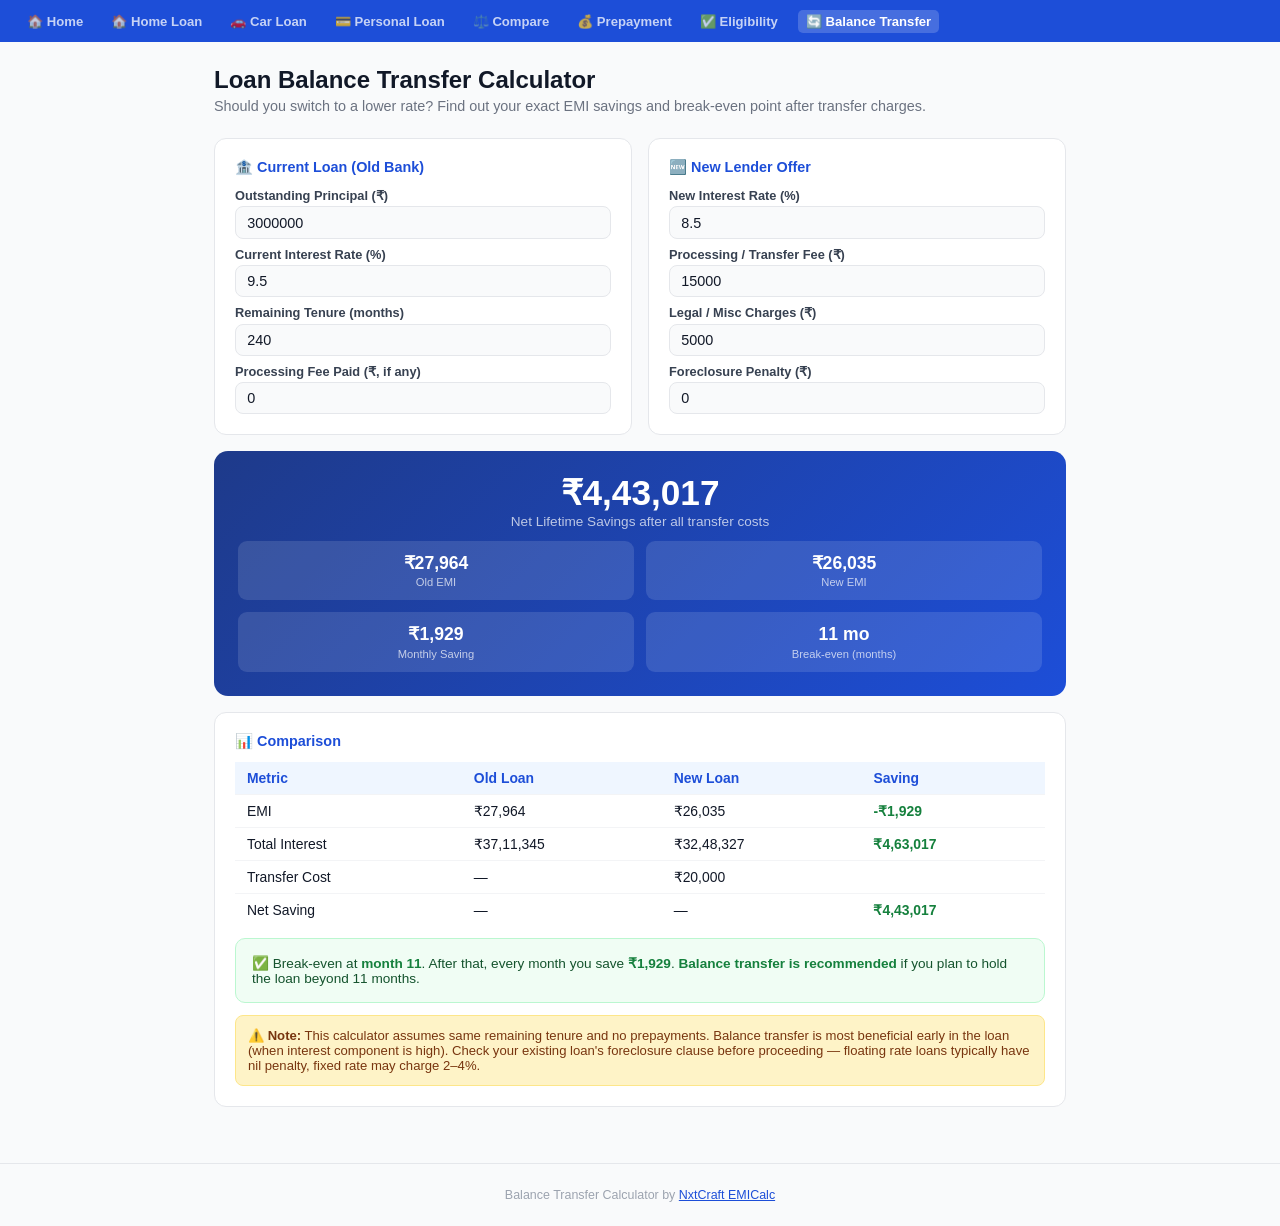
==== balance-transfer/index.html @ 6b18541c "Add Balance Transfer calculator sub-page Co-Authored-By: Claude Sonnet 4.6 <noreply@anthropic.com>" ====
<!DOCTYPE html>
<html lang="en">
<head>
<script async src="https://www.googletagmanager.com/gtag/js?id=G-R9EW10BJGW"></script>
<script>window.dataLayer=window.dataLayer||[];function gtag(){dataLayer.push(arguments);}gtag('js',new Date());gtag('config','G-R9EW10BJGW');</script>
<meta charset="UTF-8">
<meta name="viewport" content="width=device-width,initial-scale=1">
<title>Balance Transfer Calculator – Home Loan Balance Transfer Savings India</title>
<meta name="description" content="Free home loan balance transfer calculator. Find out how much you save by switching to a lower interest rate. Compare old vs new EMI, total savings and break-even point.">
<link rel="canonical" href="https://nxtcraft.github.io/emicalc/balance-transfer/">
<meta property="og:title" content="Loan Balance Transfer Calculator — Save on Home Loan">
<meta property="og:description" content="Calculate EMI savings from balance transfer. Compare old vs new lender, see break-even point and net savings after charges.">
<meta property="og:type" content="website">
<style>
*,*::before,*::after{box-sizing:border-box;margin:0;padding:0}
body{background:#f9fafb;color:#111827;font-family:-apple-system,BlinkMacSystemFont,'Segoe UI',sans-serif;min-height:100vh}
nav.header-nav{background:#1d4ed8;padding:.6rem 1.2rem;display:flex;gap:.75rem;flex-wrap:wrap;align-items:center}
nav.header-nav a{color:rgba(255,255,255,.75);font-size:.82rem;font-weight:600;text-decoration:none;padding:.25rem .5rem;border-radius:5px}
nav.header-nav a:hover,nav.header-nav a.active{color:#fff;background:rgba(255,255,255,.18)}
main{max-width:900px;margin:0 auto;padding:1.5rem}
h1{font-size:1.5rem;font-weight:800;margin-bottom:.25rem}
.sub{color:#6b7280;font-size:.9rem;margin-bottom:1.5rem}
.grid2{display:grid;grid-template-columns:1fr 1fr;gap:1rem}
@media(max-width:620px){.grid2{grid-template-columns:1fr}}
.card{background:#fff;border:1px solid #e5e7eb;border-radius:12px;padding:1.25rem}
.card-title{font-size:.9rem;font-weight:700;color:#1d4ed8;margin-bottom:.75rem;display:flex;align-items:center;gap:.4rem}
label{display:block;font-size:.8rem;font-weight:600;color:#374151;margin:.5rem 0 .2rem}
input,select{width:100%;background:#f9fafb;border:1.5px solid #e5e7eb;color:#111827;border-radius:8px;padding:.45rem .7rem;font-size:.9rem;outline:none}
input:focus,select:focus{border-color:#1d4ed8}
.result-hero{background:linear-gradient(135deg,#1e3a8a,#1d4ed8);color:#fff;border-radius:14px;padding:1.5rem;margin-bottom:1rem}
.hero-grid{display:grid;grid-template-columns:repeat(2,1fr);gap:.75rem;margin-top:.75rem}
.hero-stat{background:rgba(255,255,255,.12);border-radius:9px;padding:.75rem;text-align:center}
.hero-stat .v{font-size:1.1rem;font-weight:800}
.hero-stat .l{font-size:.7rem;opacity:.7;margin-top:.15rem}
.savings-highlight{text-align:center;margin-bottom:.5rem}
.savings-num{font-size:2.2rem;font-weight:900;line-height:1}
.savings-label{font-size:.85rem;opacity:.7;margin-top:.2rem}
.comparison-table{width:100%;border-collapse:collapse;font-size:.87rem;margin-top:.75rem}
.comparison-table th{background:#eff6ff;color:#1d4ed8;padding:.5rem .75rem;text-align:left;font-weight:700}
.comparison-table td{padding:.5rem .75rem;border-top:1px solid #f3f4f6}
.comparison-table .better{color:#15803d;font-weight:700}
.comparison-table .worse{color:#ef4444}
.break-even-box{background:#f0fdf4;border:1px solid #bbf7d0;border-radius:10px;padding:1rem;font-size:.85rem;margin-top:.75rem;color:#14532d}
.break-even-box strong{color:#15803d}
.warning-box{background:#fef3c7;border:1px solid #fde68a;border-radius:8px;padding:.75rem;font-size:.82rem;color:#78350f;margin-top:.75rem}
footer{text-align:center;padding:1.5rem;color:#9ca3af;font-size:.78rem;border-top:1px solid #e5e7eb;margin-top:2rem}
</style>
</head>
<body>
<nav class="header-nav">
  <a href="../">🏠 Home</a>
  <a href="../home-loan/">🏠 Home Loan</a>
  <a href="../car-loan/">🚗 Car Loan</a>
  <a href="../personal-loan/">💳 Personal Loan</a>
  <a href="../compare/">⚖️ Compare</a>
  <a href="../prepayment/">💰 Prepayment</a>
  <a href="../eligibility/">✅ Eligibility</a>
  <a href="../balance-transfer/" class="active">🔄 Balance Transfer</a>
</nav>
<main>
  <h1>Loan Balance Transfer Calculator</h1>
  <p class="sub">Should you switch to a lower rate? Find out your exact EMI savings and break-even point after transfer charges.</p>
  <div class="grid2">
    <div class="card">
      <div class="card-title">🏦 Current Loan (Old Bank)</div>
      <label>Outstanding Principal (₹)</label>
      <input type="number" id="principal" value="3000000" oninput="calc()">
      <label>Current Interest Rate (%)</label>
      <input type="number" id="old-rate" value="9.5" step="0.1" oninput="calc()">
      <label>Remaining Tenure (months)</label>
      <input type="number" id="tenure" value="240" oninput="calc()">
      <label>Processing Fee Paid (₹, if any)</label>
      <input type="number" id="old-fee" value="0" oninput="calc()">
    </div>
    <div class="card">
      <div class="card-title">🆕 New Lender Offer</div>
      <label>New Interest Rate (%)</label>
      <input type="number" id="new-rate" value="8.5" step="0.1" oninput="calc()">
      <label>Processing / Transfer Fee (₹)</label>
      <input type="number" id="transfer-fee" value="15000" oninput="calc()">
      <label>Legal / Misc Charges (₹)</label>
      <input type="number" id="misc-fee" value="5000" oninput="calc()">
      <label>Foreclosure Penalty (₹)</label>
      <input type="number" id="penalty" value="0" oninput="calc()">
    </div>
  </div>

  <div class="result-hero" id="result-hero" style="margin-top:1rem">
    <div class="savings-highlight">
      <div class="savings-num" id="net-savings">₹—</div>
      <div class="savings-label">Net Lifetime Savings after all transfer costs</div>
    </div>
    <div class="hero-grid">
      <div class="hero-stat"><div class="v" id="old-emi">—</div><div class="l">Old EMI</div></div>
      <div class="hero-stat"><div class="v" id="new-emi">—</div><div class="l">New EMI</div></div>
      <div class="hero-stat"><div class="v" id="emi-saving">—</div><div class="l">Monthly Saving</div></div>
      <div class="hero-stat"><div class="v" id="breakeven">—</div><div class="l">Break-even (months)</div></div>
    </div>
  </div>

  <div class="card" style="margin-top:1rem">
    <div class="card-title">📊 Comparison</div>
    <table class="comparison-table">
      <thead><tr><th>Metric</th><th>Old Loan</th><th>New Loan</th><th>Saving</th></tr></thead>
      <tbody id="comp-body"></tbody>
    </table>
    <div class="break-even-box" id="break-even-box"></div>
    <div class="warning-box">⚠️ <strong>Note:</strong> This calculator assumes same remaining tenure and no prepayments. Balance transfer is most beneficial early in the loan (when interest component is high). Check your existing loan's foreclosure clause before proceeding — floating rate loans typically have nil penalty, fixed rate may charge 2–4%.</div>
  </div>
</main>
<footer><p>Balance Transfer Calculator by <a href="https://nxtcraft.github.io/emicalc/" style="color:#1d4ed8">NxtCraft EMICalc</a></p></footer>

<script>
function fmt(n){ return '₹'+Math.round(n).toLocaleString('en-IN'); }

function emi(p, rAnnual, nMonths) {
  const r = rAnnual / 12 / 100;
  if (r === 0) return p / nMonths;
  return p * r * Math.pow(1+r, nMonths) / (Math.pow(1+r, nMonths) - 1);
}

function totalInterest(p, rAnnual, n) {
  return emi(p, rAnnual, n) * n - p;
}

function calc() {
  const P = +document.getElementById('principal').value || 0;
  const oldR = +document.getElementById('old-rate').value || 0;
  const N = +document.getElementById('tenure').value || 0;
  const newR = +document.getElementById('new-rate').value || 0;
  const totalCost = (+document.getElementById('transfer-fee').value||0) + (+document.getElementById('misc-fee').value||0) + (+document.getElementById('penalty').value||0);

  if (!P || !oldR || !N) return;

  const oldEMI = emi(P, oldR, N);
  const newEMI = emi(P, newR, N);
  const emiDiff = oldEMI - newEMI;
  const oldTotalInt = totalInterest(P, oldR, N);
  const newTotalInt = totalInterest(P, newR, N);
  const grossSaving = oldTotalInt - newTotalInt;
  const netSaving = grossSaving - totalCost;
  const breakEven = emiDiff > 0 ? Math.ceil(totalCost / emiDiff) : Infinity;

  document.getElementById('old-emi').textContent = fmt(oldEMI);
  document.getElementById('new-emi').textContent = fmt(newEMI);
  document.getElementById('emi-saving').textContent = emiDiff > 0 ? fmt(emiDiff) : '—';
  document.getElementById('breakeven').textContent = isFinite(breakEven) ? breakEven + ' mo' : 'N/A';
  document.getElementById('net-savings').textContent = fmt(Math.max(0, netSaving));

  document.getElementById('comp-body').innerHTML = [
    ['EMI', fmt(oldEMI), fmt(newEMI), `<span class="${emiDiff>0?'better':'worse'}">${emiDiff>0?'-'+fmt(emiDiff):'+'+fmt(-emiDiff)}</span>`],
    ['Total Interest', fmt(oldTotalInt), fmt(newTotalInt), `<span class="${grossSaving>0?'better':'worse'}">${fmt(Math.abs(grossSaving))}</span>`],
    ['Transfer Cost', '—', fmt(totalCost), ''],
    ['Net Saving', '—', '—', `<span class="${netSaving>0?'better':'worse'}">${fmt(netSaving)}</span>`],
  ].map(r=>`<tr>${r.map(c=>`<td>${c}</td>`).join('')}</tr>`).join('');

  const beBox = document.getElementById('break-even-box');
  if (emiDiff <= 0) {
    beBox.innerHTML = '⛔ The new rate does not save EMI. Balance transfer is <strong>not recommended</strong>.';
  } else if (!isFinite(breakEven)) {
    beBox.innerHTML = '⚠️ Cannot determine break-even point.';
  } else if (breakEven > N) {
    beBox.innerHTML = `⚠️ Break-even is at <strong>month ${breakEven}</strong> — longer than remaining tenure. Transfer may not be worthwhile.`;
  } else {
    beBox.innerHTML = `✅ Break-even at <strong>month ${breakEven}</strong>. After that, every month you save <strong>${fmt(emiDiff)}</strong>. <strong>Balance transfer is recommended</strong> if you plan to hold the loan beyond ${breakEven} months.`;
  }
}

calc();
</script>
</body>
</html>
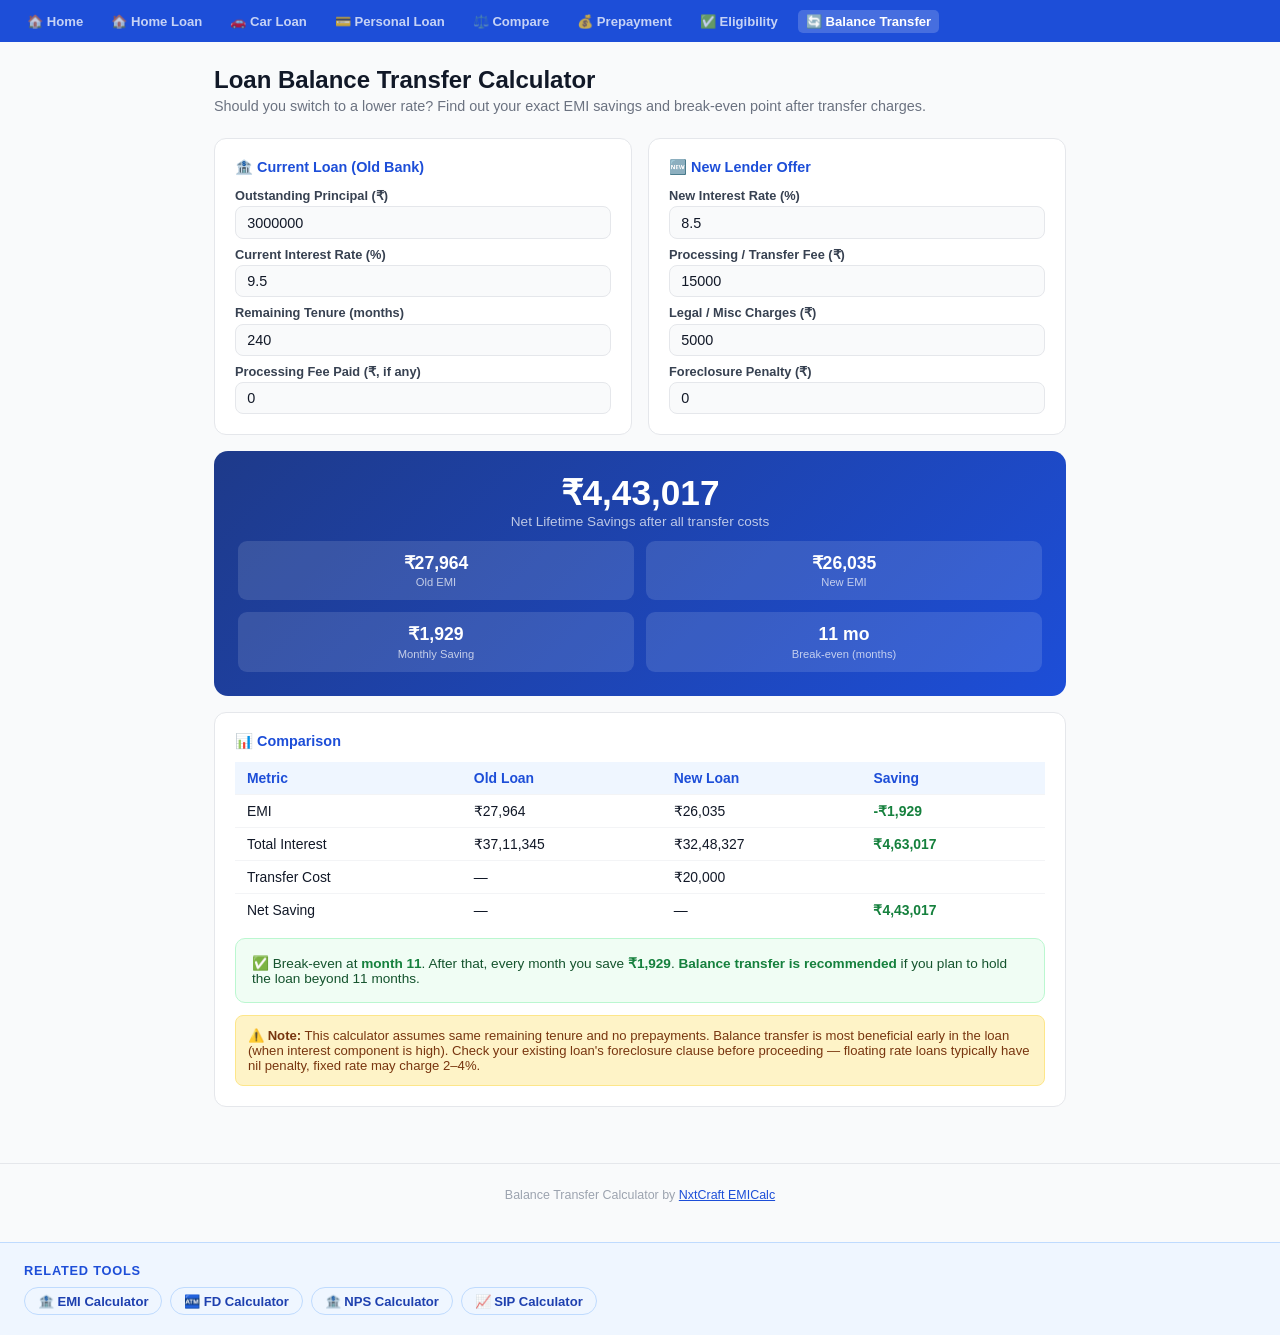
==== commit 17408e23: "SEO: add JSON-LD, FAQ schema, Twitter Card, Related Tools to balance-transfer Co-Authored-By: Claude" ====
--- a/balance-transfer/index.html
+++ b/balance-transfer/index.html
@@ -11,6 +11,13 @@
 <meta property="og:title" content="Loan Balance Transfer Calculator — Save on Home Loan">
 <meta property="og:description" content="Calculate EMI savings from balance transfer. Compare old vs new lender, see break-even point and net savings after charges.">
 <meta property="og:type" content="website">
+<meta property="og:url" content="https://nxtcraft.github.io/emicalc/balance-transfer/">
+<meta name="twitter:card" content="summary_large_image">
+<meta name="twitter:title" content="Loan Balance Transfer Calculator — Save on Home Loan">
+<meta name="twitter:description" content="Calculate EMI savings from balance transfer. Compare old vs new lender, see break-even point and net savings after charges.">
+<meta name="twitter:site" content="@nxtcraft">
+<script type="application/ld+json">{"@context":"https://schema.org","@type":"WebApplication","name":"Loan Balance Transfer Calculator","url":"https://nxtcraft.github.io/emicalc/balance-transfer/","description":"Calculate how much you save by transferring your home loan to a lower interest rate. Compare EMIs, total interest and break-even point.","applicationCategory":"FinanceApplication","offers":{"@type":"Offer","price":"0","priceCurrency":"INR"}}</script>
+<script type="application/ld+json">{"@context":"https://schema.org","@type":"FAQPage","mainEntity":[{"@type":"Question","name":"What is a home loan balance transfer?","acceptedAnswer":{"@type":"Answer","text":"A home loan balance transfer means moving your outstanding loan amount from your current lender to a new lender offering a lower interest rate. This reduces your monthly EMI and total interest outgo over the remaining tenure."}},{"@type":"Question","name":"How is the break-even point for balance transfer calculated?","acceptedAnswer":{"@type":"Answer","text":"Break-even months = Transfer charges ÷ Monthly EMI saving. For example, if your transfer fee is ₹20,000 and you save ₹1,500/month on EMI, you break even in about 14 months."}},{"@type":"Question","name":"What costs are involved in a home loan balance transfer?","acceptedAnswer":{"@type":"Answer","text":"Typical costs include a processing fee (0.5–1% of outstanding loan), foreclosure charges (nil for floating rate loans per RBI rules) and documentation/legal charges. The calculator lets you enter the total transfer cost to compute net savings."}}]}</script>
 <style>
 *,*::before,*::after{box-sizing:border-box;margin:0;padding:0}
 body{background:#f9fafb;color:#111827;font-family:-apple-system,BlinkMacSystemFont,'Segoe UI',sans-serif;min-height:100vh}
@@ -168,5 +175,7 @@
 
 calc();
 </script>
+<style>.related-tools{background:#eff6ff;border-top:1px solid #bfdbfe;padding:1.25rem 1.5rem;margin-top:1rem}.related-tools h3{font-size:.8rem;font-weight:700;color:#1d4ed8;text-transform:uppercase;letter-spacing:.06em;margin-bottom:.6rem}.related-tools-grid{display:flex;flex-wrap:wrap;gap:.5rem}.related-tools a{display:inline-flex;align-items:center;gap:.35rem;padding:.35rem .8rem;border-radius:20px;border:1.5px solid #bfdbfe;color:#1e40af;font-size:.82rem;font-weight:600;text-decoration:none;transition:all .15s}.related-tools a:hover{background:#1d4ed8;color:#fff;border-color:#1d4ed8}</style>
+<div class="related-tools"><h3>Related Tools</h3><div class="related-tools-grid"><a href="https://nxtcraft.github.io/emicalc/">🏦 EMI Calculator</a><a href="https://nxtcraft.github.io/fdcalc/">🏧 FD Calculator</a><a href="https://nxtcraft.github.io/taxcalc/nps/">🏦 NPS Calculator</a><a href="https://nxtcraft.github.io/sipcalc/">📈 SIP Calculator</a></div></div>
 </body>
 </html>
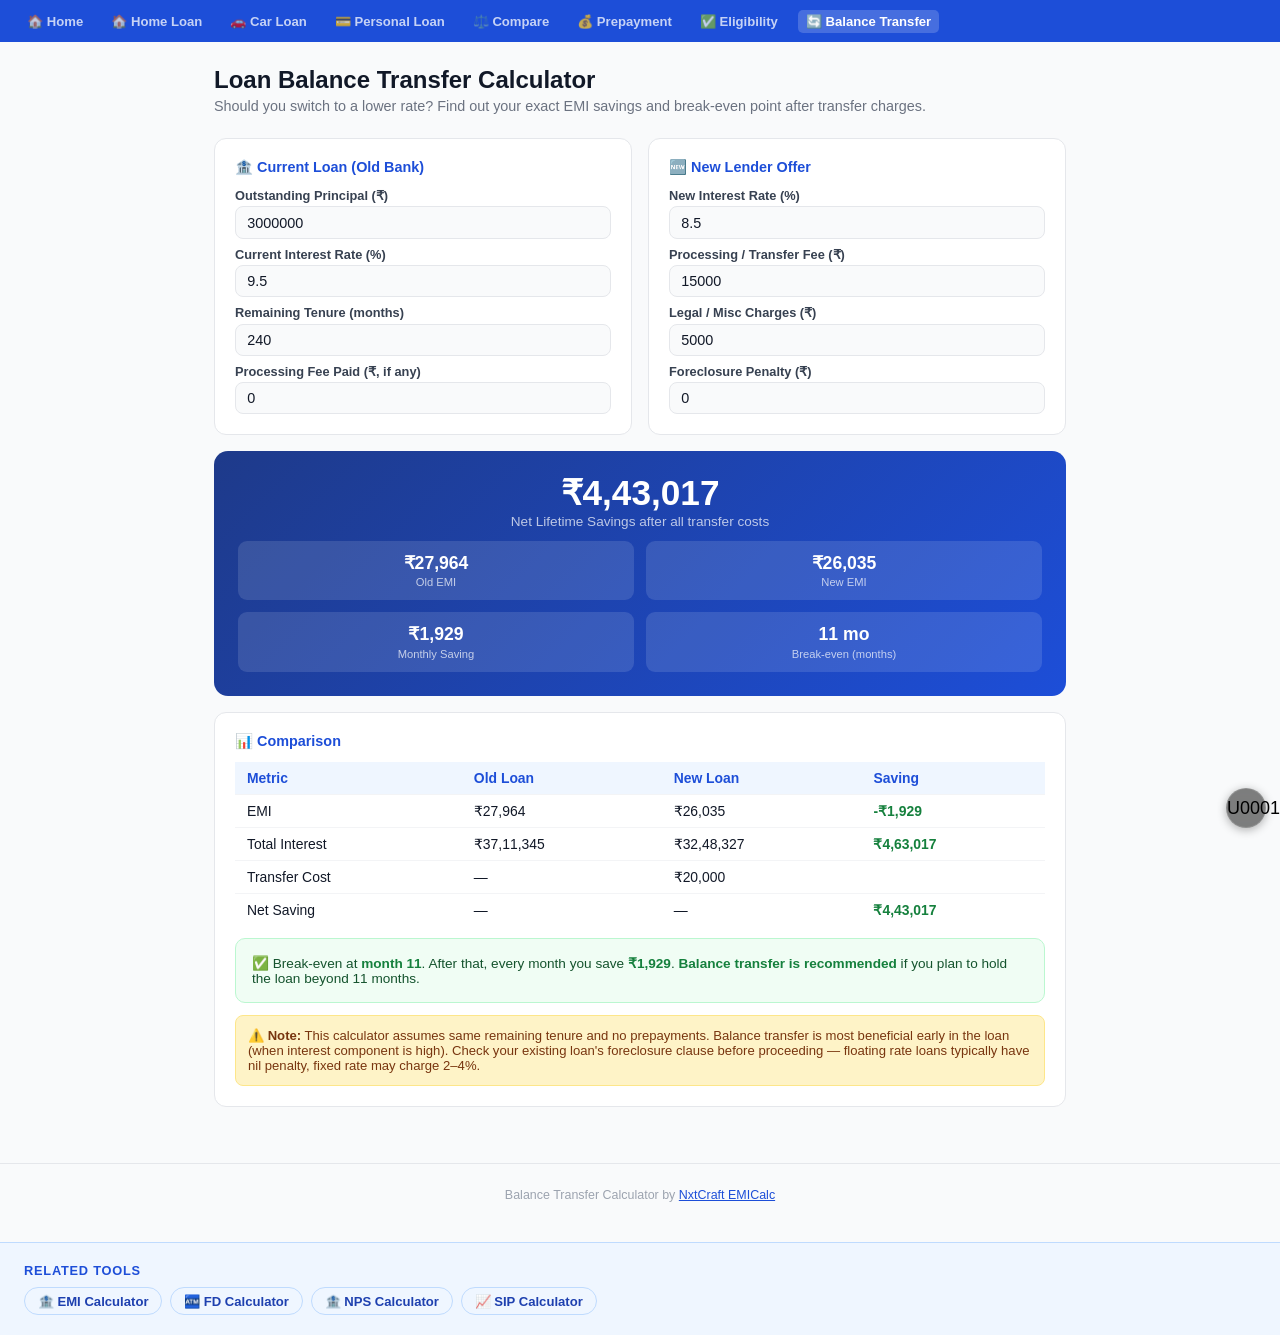
==== commit 4f45719e: "feat: add dark mode toggle to all pages 🌙 Dark mode via localStorage nc_theme key — consistent with " ====
--- a/balance-transfer/index.html
+++ b/balance-transfer/index.html
@@ -1,6 +1,7 @@
 <!DOCTYPE html>
 <html lang="en">
 <head>
+<script>!function(){var t=localStorage.getItem('nc_theme')||(window.matchMedia('(prefers-color-scheme:dark)').matches?'dark':'light');document.documentElement.setAttribute('data-theme',t)}()</script>
 <script async src="https://www.googletagmanager.com/gtag/js?id=G-R9EW10BJGW"></script>
 <script>window.dataLayer=window.dataLayer||[];function gtag(){dataLayer.push(arguments);}gtag('js',new Date());gtag('config','G-R9EW10BJGW');</script>
 <meta charset="UTF-8">
@@ -12,6 +13,7 @@
 <meta property="og:description" content="Calculate EMI savings from balance transfer. Compare old vs new lender, see break-even point and net savings after charges.">
 <meta property="og:type" content="website">
 <meta property="og:url" content="https://nxtcraft.github.io/emicalc/balance-transfer/">
+  <meta property="og:image" content="https://nxtcraft.github.io/og-image.png">
 <meta name="twitter:card" content="summary_large_image">
 <meta name="twitter:title" content="Loan Balance Transfer Calculator — Save on Home Loan">
 <meta name="twitter:description" content="Calculate EMI savings from balance transfer. Compare old vs new lender, see break-even point and net savings after charges.">
@@ -51,6 +53,19 @@
 .break-even-box strong{color:#15803d}
 .warning-box{background:#fef3c7;border:1px solid #fde68a;border-radius:8px;padding:.75rem;font-size:.82rem;color:#78350f;margin-top:.75rem}
 footer{text-align:center;padding:1.5rem;color:#9ca3af;font-size:.78rem;border-top:1px solid #e5e7eb;margin-top:2rem}
+</style>
+
+<style id="nc-dark">
+html[data-theme="dark"]{color-scheme:dark}
+html[data-theme="dark"] body{background:#111827!important;color:#e2e8f0!important}
+html[data-theme="dark"] .card,html[data-theme="dark"] .form-panel,html[data-theme="dark"] .form-card,html[data-theme="dark"] .panel,html[data-theme="dark"] .info-box,html[data-theme="dark"] .result-box,html[data-theme="dark"] .result-card,html[data-theme="dark"] .calc-box,html[data-theme="dark"] .emi-card,html[data-theme="dark"] .schedule-wrap,html[data-theme="dark"] details,html[data-theme="dark"] .seo-box,html[data-theme="dark"] .note-box,html[data-theme="dark"] .breakdown-card{background:#1e293b!important;border-color:#334155!important;color:#e2e8f0!important}
+html[data-theme="dark"] input[type=number],html[data-theme="dark"] input[type=text],html[data-theme="dark"] input[type=email],html[data-theme="dark"] input[type=range],html[data-theme="dark"] select,html[data-theme="dark"] textarea{background:#0f172a!important;border-color:#334155!important;color:#e2e8f0!important}
+html[data-theme="dark"] table th{background:#1e293b!important;color:#94a3b8!important;border-color:#334155!important}
+html[data-theme="dark"] table td{border-color:#1e293b!important;color:#e2e8f0!important}
+html[data-theme="dark"] table tr:nth-child(even) td{background:#1a2535!important}
+html[data-theme="dark"] h1,html[data-theme="dark"] h2,html[data-theme="dark"] h3,html[data-theme="dark"] h4{color:#f1f5f9!important}
+html[data-theme="dark"] p,html[data-theme="dark"] li{color:#cbd5e1!important}
+html[data-theme="dark"] label{color:#94a3b8!important}
 </style>
 </head>
 <body>
@@ -177,5 +192,7 @@
 </script>
 <style>.related-tools{background:#eff6ff;border-top:1px solid #bfdbfe;padding:1.25rem 1.5rem;margin-top:1rem}.related-tools h3{font-size:.8rem;font-weight:700;color:#1d4ed8;text-transform:uppercase;letter-spacing:.06em;margin-bottom:.6rem}.related-tools-grid{display:flex;flex-wrap:wrap;gap:.5rem}.related-tools a{display:inline-flex;align-items:center;gap:.35rem;padding:.35rem .8rem;border-radius:20px;border:1.5px solid #bfdbfe;color:#1e40af;font-size:.82rem;font-weight:600;text-decoration:none;transition:all .15s}.related-tools a:hover{background:#1d4ed8;color:#fff;border-color:#1d4ed8}</style>
 <div class="related-tools"><h3>Related Tools</h3><div class="related-tools-grid"><a href="https://nxtcraft.github.io/emicalc/">🏦 EMI Calculator</a><a href="https://nxtcraft.github.io/fdcalc/">🏧 FD Calculator</a><a href="https://nxtcraft.github.io/taxcalc/nps/">🏦 NPS Calculator</a><a href="https://nxtcraft.github.io/sipcalc/">📈 SIP Calculator</a></div></div>
+<button id="nc-dm" title="Toggle dark mode" onclick="!function(){var e=document.documentElement,t=e.getAttribute('data-theme')==='dark'?'light':'dark';e.setAttribute('data-theme',t);localStorage.setItem('nc_theme',t);document.getElementById('nc-dm').textContent=t==='dark'?'\u2600\ufe0f':'\U0001f319'}()" style="position:fixed;bottom:72px;right:14px;z-index:9999;width:40px;height:40px;border-radius:50%;border:1px solid rgba(255,255,255,.15);cursor:pointer;font-size:18px;background:rgba(0,0,0,.5);backdrop-filter:blur(6px);box-shadow:0 2px 10px rgba(0,0,0,.3)">🌙</button>
+<script>!function(){var b=document.getElementById('nc-dm');if(b)b.textContent=localStorage.getItem('nc_theme')==='dark'?'\u2600\ufe0f':'\U0001f319'}()</script>
 </body>
 </html>
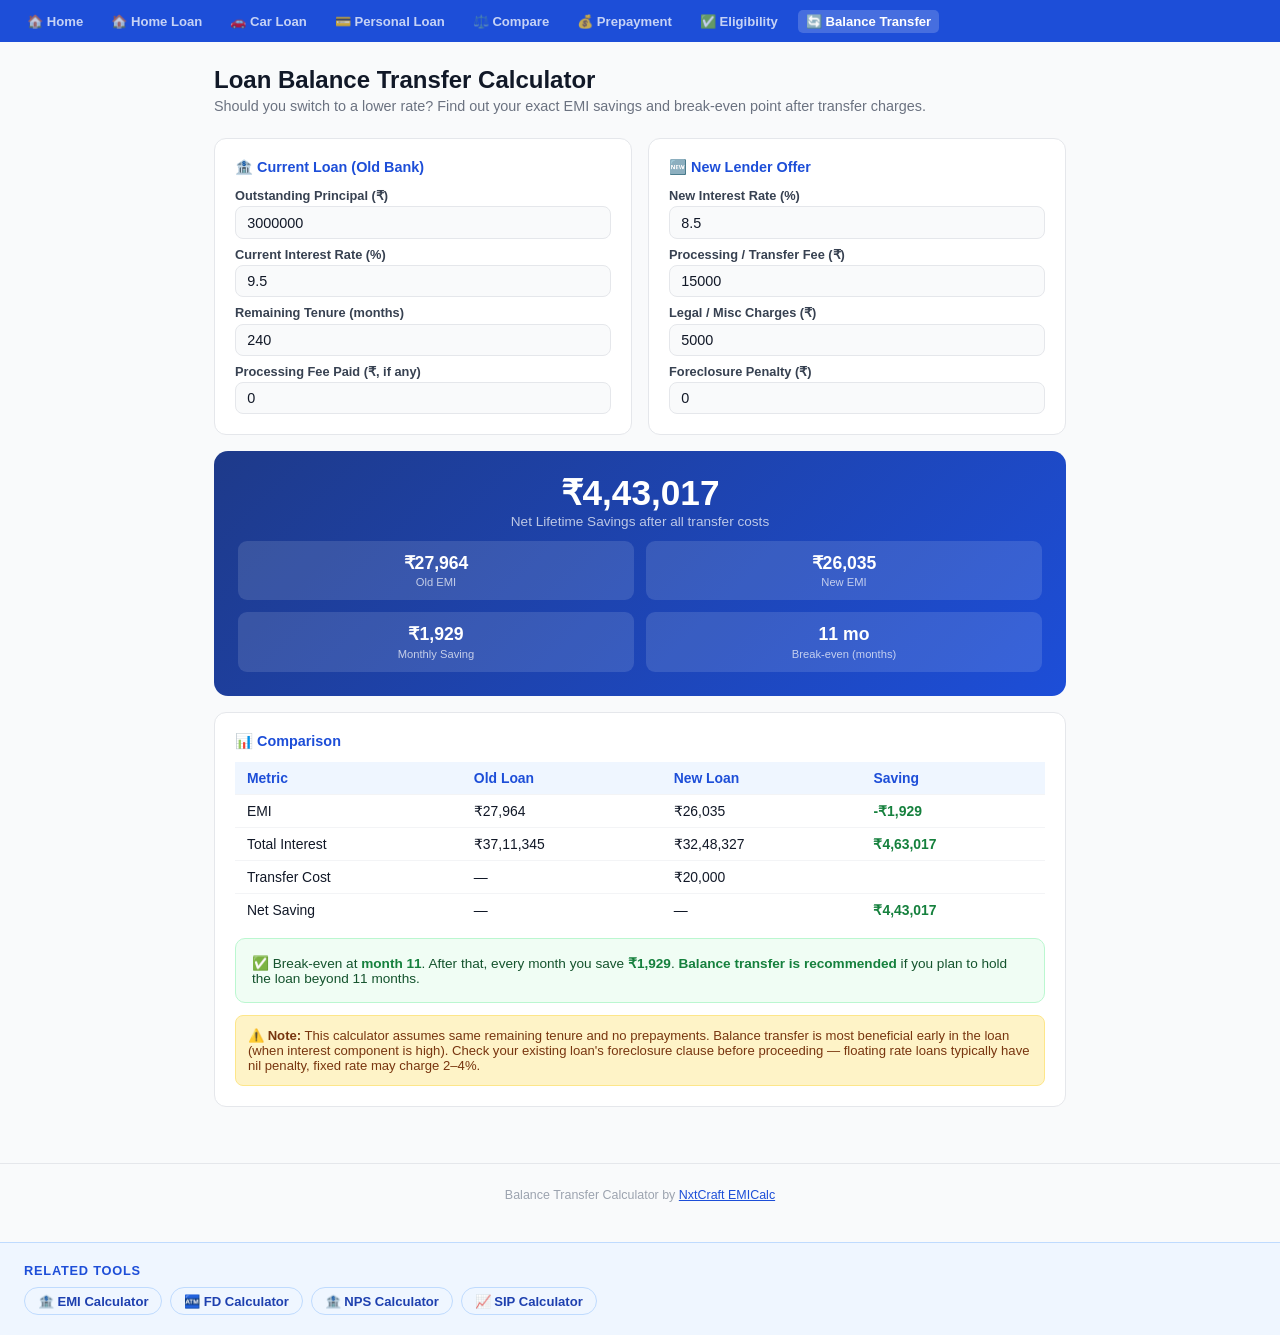
==== commit e59b54b0: "fix: E2E audit fixes — dead links, mobile overflow, shared dark-mode Rewrite links/canonicals to cur" ====
--- a/balance-transfer/index.html
+++ b/balance-transfer/index.html
@@ -55,18 +55,9 @@
 footer{text-align:center;padding:1.5rem;color:#9ca3af;font-size:.78rem;border-top:1px solid #e5e7eb;margin-top:2rem}
 </style>
 
-<style id="nc-dark">
-html[data-theme="dark"]{color-scheme:dark}
-html[data-theme="dark"] body{background:#111827!important;color:#e2e8f0!important}
-html[data-theme="dark"] .card,html[data-theme="dark"] .form-panel,html[data-theme="dark"] .form-card,html[data-theme="dark"] .panel,html[data-theme="dark"] .info-box,html[data-theme="dark"] .result-box,html[data-theme="dark"] .result-card,html[data-theme="dark"] .calc-box,html[data-theme="dark"] .emi-card,html[data-theme="dark"] .schedule-wrap,html[data-theme="dark"] details,html[data-theme="dark"] .seo-box,html[data-theme="dark"] .note-box,html[data-theme="dark"] .breakdown-card{background:#1e293b!important;border-color:#334155!important;color:#e2e8f0!important}
-html[data-theme="dark"] input[type=number],html[data-theme="dark"] input[type=text],html[data-theme="dark"] input[type=email],html[data-theme="dark"] input[type=range],html[data-theme="dark"] select,html[data-theme="dark"] textarea{background:#0f172a!important;border-color:#334155!important;color:#e2e8f0!important}
-html[data-theme="dark"] table th{background:#1e293b!important;color:#94a3b8!important;border-color:#334155!important}
-html[data-theme="dark"] table td{border-color:#1e293b!important;color:#e2e8f0!important}
-html[data-theme="dark"] table tr:nth-child(even) td{background:#1a2535!important}
-html[data-theme="dark"] h1,html[data-theme="dark"] h2,html[data-theme="dark"] h3,html[data-theme="dark"] h4{color:#f1f5f9!important}
-html[data-theme="dark"] p,html[data-theme="dark"] li{color:#cbd5e1!important}
-html[data-theme="dark"] label{color:#94a3b8!important}
-</style>
+<link rel="stylesheet" id="nc-dark" href="/assets/nc-dark.css">
+  <script async src="https://pagead2.googlesyndication.com/pagead/js/adsbygoogle.js?client=ca-pub-9027849237070207" crossorigin="anonymous"></script>
+<style id="nc-mobile">@media(max-width:640px){table{display:block;max-width:100%;overflow-x:auto;-webkit-overflow-scrolling:touch}}</style>
 </head>
 <body>
 <nav class="header-nav">
@@ -192,7 +183,6 @@
 </script>
 <style>.related-tools{background:#eff6ff;border-top:1px solid #bfdbfe;padding:1.25rem 1.5rem;margin-top:1rem}.related-tools h3{font-size:.8rem;font-weight:700;color:#1d4ed8;text-transform:uppercase;letter-spacing:.06em;margin-bottom:.6rem}.related-tools-grid{display:flex;flex-wrap:wrap;gap:.5rem}.related-tools a{display:inline-flex;align-items:center;gap:.35rem;padding:.35rem .8rem;border-radius:20px;border:1.5px solid #bfdbfe;color:#1e40af;font-size:.82rem;font-weight:600;text-decoration:none;transition:all .15s}.related-tools a:hover{background:#1d4ed8;color:#fff;border-color:#1d4ed8}</style>
 <div class="related-tools"><h3>Related Tools</h3><div class="related-tools-grid"><a href="https://nxtcraft.github.io/emicalc/">🏦 EMI Calculator</a><a href="https://nxtcraft.github.io/fdcalc/">🏧 FD Calculator</a><a href="https://nxtcraft.github.io/taxcalc/nps/">🏦 NPS Calculator</a><a href="https://nxtcraft.github.io/sipcalc/">📈 SIP Calculator</a></div></div>
-<button id="nc-dm" title="Toggle dark mode" onclick="!function(){var e=document.documentElement,t=e.getAttribute('data-theme')==='dark'?'light':'dark';e.setAttribute('data-theme',t);localStorage.setItem('nc_theme',t);document.getElementById('nc-dm').textContent=t==='dark'?'\u2600\ufe0f':'\U0001f319'}()" style="position:fixed;bottom:72px;right:14px;z-index:9999;width:40px;height:40px;border-radius:50%;border:1px solid rgba(255,255,255,.15);cursor:pointer;font-size:18px;background:rgba(0,0,0,.5);backdrop-filter:blur(6px);box-shadow:0 2px 10px rgba(0,0,0,.3)">🌙</button>
-<script>!function(){var b=document.getElementById('nc-dm');if(b)b.textContent=localStorage.getItem('nc_theme')==='dark'?'\u2600\ufe0f':'\U0001f319'}()</script>
+<script src="/assets/nc-theme.js" defer></script>
 </body>
 </html>
